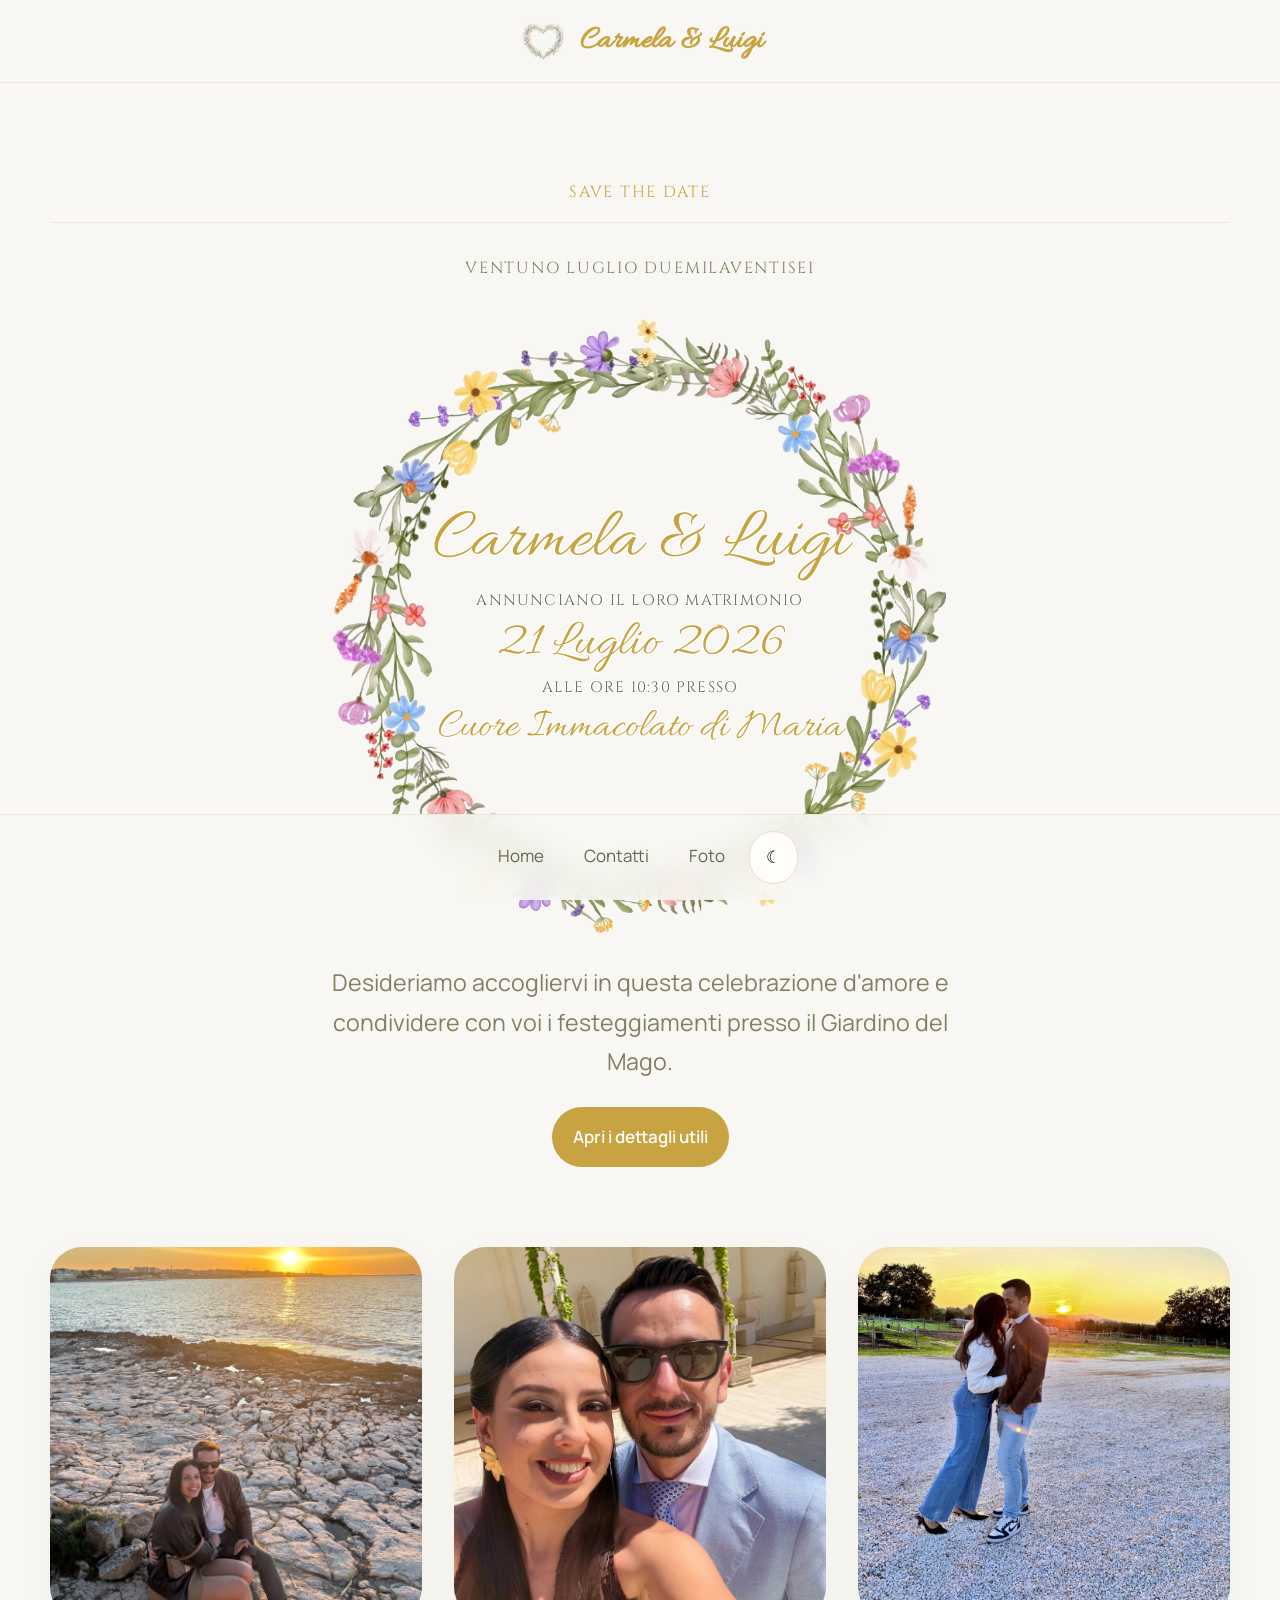
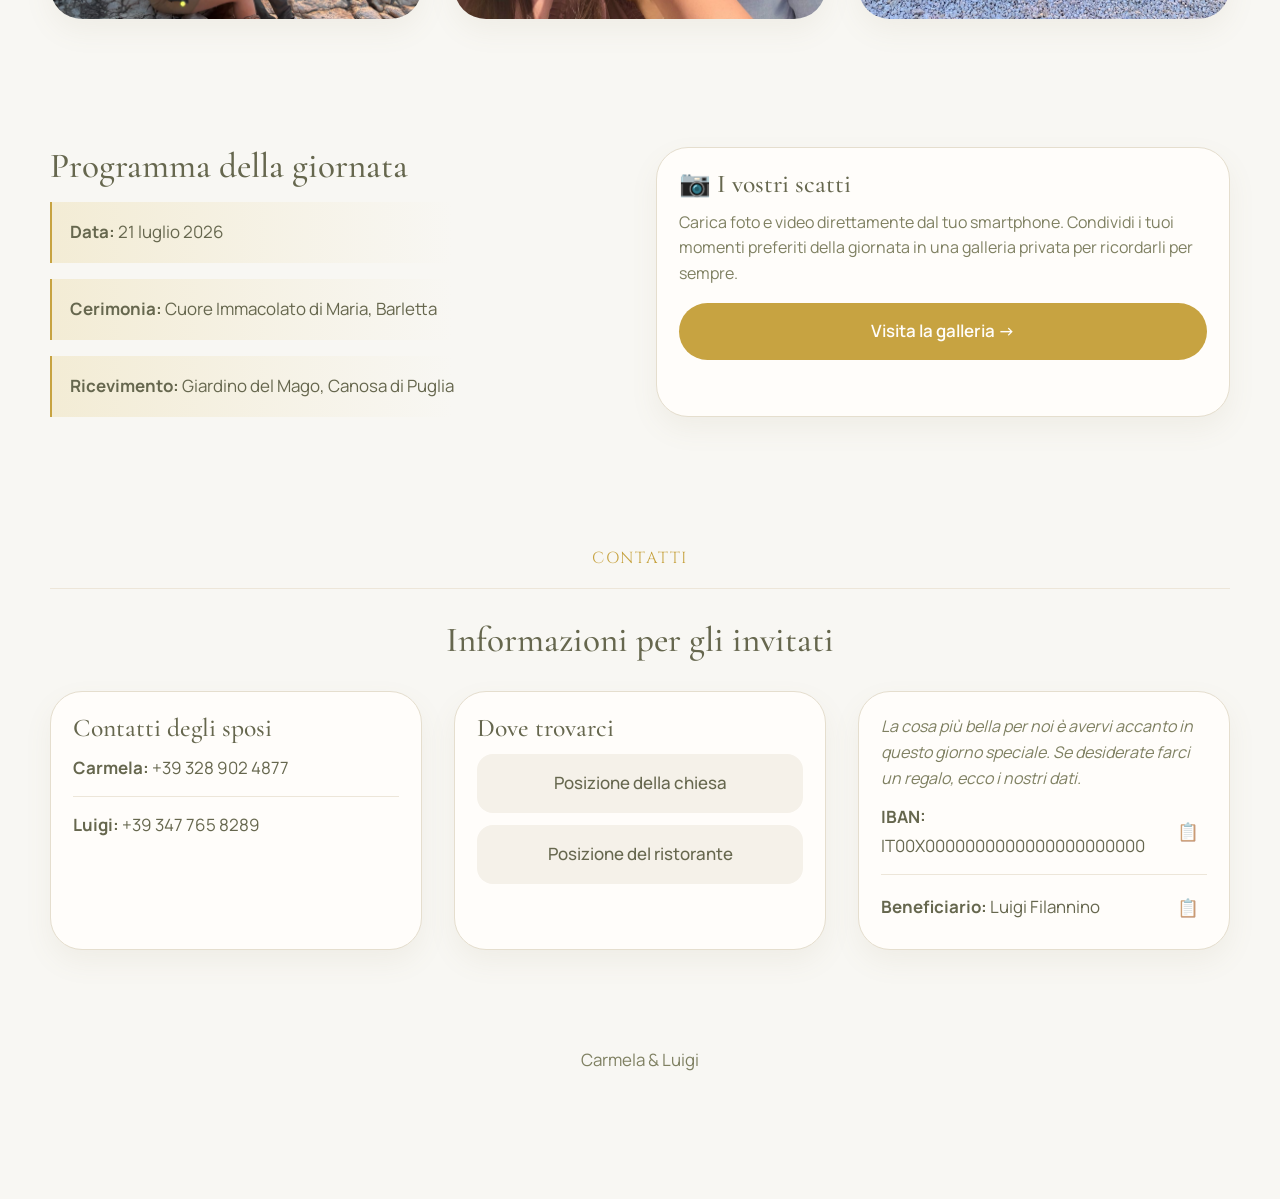
==== index.html @ 1e725c0d "feat: aggiungi toast per conferma copia IBAN e beneficiario" ====
<!DOCTYPE html>
<html lang="it" data-theme="light">
<head>
  <meta charset="UTF-8" />
  <meta name="viewport" content="width=device-width, initial-scale=1.0" />
  <title>Carmela &amp; Luigi — 21 luglio 2026</title>
  <meta name="description" content="Sito matrimonio floreale di Carmela e Luigi." />
  <link rel="preconnect" href="https://fonts.googleapis.com">
  <link rel="preconnect" href="https://fonts.gstatic.com" crossorigin>
  <link href="https://fonts.googleapis.com/css2?family=Allura&family=Cormorant+Garamond:wght@400;500;600;700&family=Cinzel:wght@400;500;600&family=Manrope:wght@400;500;600;700&display=swap" rel="stylesheet">
  <style>
    :root,[data-theme="light"]{
      --text-xs:clamp(.75rem,.7rem + .25vw,.875rem);
      --text-sm:clamp(.875rem,.8rem + .35vw,1rem);
      --text-base:clamp(1rem,.95rem + .25vw,1.06rem);
      --text-lg:clamp(1.125rem,1rem + .75vw,1.45rem);
      --text-xl:clamp(1.55rem,1.2rem + 1.25vw,2.3rem);
      --text-2xl:clamp(2.2rem,1.2rem + 2.8vw,4rem);
      --space-1:.25rem;--space-2:.5rem;--space-3:.75rem;--space-4:1rem;--space-5:1.25rem;--space-6:1.5rem;--space-8:2rem;--space-10:2.5rem;--space-12:3rem;--space-16:4rem;--space-20:5rem;
      --color-bg:#f8f7f3;--color-surface:#fffdfa;--color-surface-2:#f5f1e9;--color-border:#e5dece;--color-divider:#ede6d9;
      --color-text:#66674e;--color-text-muted:#7f8062;--color-text-faint:#a3a38c;--color-text-inverse:#fffdfa;
      --color-primary:#c7a341;--color-primary-hover:#ae8c32;--color-primary-soft:#f3ecd5;--color-accent:#87916a;
      --shadow-sm:0 12px 28px rgba(143,132,92,.08);--shadow-lg:0 24px 60px rgba(143,132,92,.14);
      --radius-sm:.5rem;--radius-md:1rem;--radius-lg:1.5rem;--radius-xl:2rem;--radius-full:9999px;
      --font-script:'Allura', cursive;--font-display:'Cormorant Garamond', serif;--font-smallcaps:'Cinzel', serif;--font-body:'Manrope', sans-serif;
      --content:1180px;
      --header-h:82px;
      --text-outline: -1px -1px 0 #fff, 1px -1px 0 #fff, -1px 1px 0 #fff, 1px 1px 0 #fff;
    }
    [data-theme="dark"]{
      --color-bg:#1f211b;--color-surface:#282b23;--color-surface-2:#30342b;--color-border:#424639;--color-divider:#3b3f35;
      --color-text:#ece8d9;--color-text-muted:#d4cfbc;--color-text-faint:#a7a28f;--color-text-inverse:#1f211b;
      --color-primary:#e0c36d;--color-primary-hover:#f0d58b;--color-primary-soft:#393729;--color-accent:#aab38e;
      --shadow-sm:0 12px 28px rgba(0,0,0,.24);--shadow-lg:0 24px 60px rgba(0,0,0,.36);
      --text-outline: -1px -1px 0 #000, 1px -1px 0 #000, -1px 1px 0 #000, 1px 1px 0 #000;
    }
    *,*::before,*::after{box-sizing:border-box;margin:0;padding:0}
    html{scroll-behavior:smooth}
    body{font-family:var(--font-body);font-size:var(--text-base);line-height:1.7;background:var(--color-bg);color:var(--color-text)}
    img,svg{display:block;max-width:100%;height:auto}
    a{color:inherit;text-decoration:none}
    button,input{font:inherit}
    :focus-visible{outline:2px solid var(--color-primary);outline-offset:3px}
    .skip-link{position:absolute;left:-9999px}.skip-link:focus{left:1rem;top:1rem;background:var(--color-surface);padding:.75rem 1rem;border-radius:var(--radius-sm);z-index:1000}
    .container{width:min(calc(100% - 2rem),var(--content));margin-inline:auto}
    .site-header{position:sticky;top:0;z-index:100;background:color-mix(in srgb, var(--color-bg) 88%, transparent);backdrop-filter:blur(10px);border-bottom:1px solid var(--color-divider)}
    .header-inner{display:flex;justify-content:center;align-items:center;gap:var(--space-4);padding:var(--space-4) 0}
    .brand{display:flex;align-items:center;gap:var(--space-3)}
    .logo{width:50px;height:50px;color:var(--color-primary)}
    .wreath-heart{width:auto;height:50px;object-fit:contain;flex-shrink:0}
    .brand-text strong{display:block;font-family:var(--font-script);font-size:2rem;line-height:1;color:var(--color-primary)}
    .brand-text span{font-family:var(--font-smallcaps);font-size:var(--text-xs);letter-spacing:.14em;text-transform:uppercase;color:var(--color-text-muted)}
    nav ul{display:flex;flex-wrap:wrap;gap:.5rem;list-style:none}
    nav a,.theme-toggle{min-height:44px;display:inline-flex;align-items:center;justify-content:center;padding:.7rem 1rem;border-radius:var(--radius-full)}
    nav a:hover,.theme-toggle:hover{background:var(--color-surface-2)}
    .theme-toggle{border:1px solid var(--color-border);background:var(--color-surface)}
    main section{display:block;scroll-margin-top:var(--header-h)}
    .hero{padding:clamp(3rem,8vw,6rem) 0 1rem}
    .hero-inner{max-width:1180px;margin:0 auto;text-align:center}
    .eyebrow,.smallcaps{font-family:var(--font-smallcaps);letter-spacing:.11em;text-transform:uppercase}
    .eyebrow{display:block;color:var(--color-primary);font-size:var(--text-sm);margin-bottom:2rem;text-align:center;padding-bottom:1rem;border-bottom:1px solid var(--color-divider)}
    .smallcaps{color:var(--color-text-muted);font-size:var(--text-sm)}
    h1,h2,h3{font-family:var(--font-display);line-height:1.08;font-weight:500}
    h1{font-family:var(--font-script);font-size:clamp(4rem,8vw,7rem);color:var(--color-primary);font-weight:400;margin:.5rem 0 1rem}
    h2{font-size:var(--text-xl);margin-bottom:1rem;color:var(--color-text)}
    h3{font-size:1.6rem;margin-bottom:.75rem;color:var(--color-text)}
    .lead{font-size:var(--text-lg);max-width:48ch;margin:0 auto;color:var(--color-text-muted)}
    .hero-actions,.quick-links,.slide-controls{display:flex;flex-wrap:wrap;gap:1rem;justify-content:center}
    .hero-actions{margin-top:1.6rem}
    .btn{min-height:48px;display:inline-flex;align-items:center;justify-content:center;padding:.9rem 1.25rem;border-radius:var(--radius-full);border:1px solid transparent;font-weight:600}
    .btn-primary{background:var(--color-primary);color:var(--color-text-inverse)}
    .btn-primary:hover{background:var(--color-primary-hover)}
    .btn-secondary{background:var(--color-surface);border-color:var(--color-border)}

    /* ── wreath: grid stack ─────────────────────────────────────────
       Entrambi i figli occupano la stessa cella 1/1.
       Il testo detta l'altezza; l'immagine si allunga di conseguenza.
    ─────────────────────────────────────────────────────────────── */
    .wreath-wrap{
      display:grid;
      place-items:center;
      width:clamp(280px,90vw,620px);
      margin:1.8rem auto 1.5rem;
    }
    .wreath-wrap > *{
      grid-area:1/1;
    }
    .wreath{
      width:100%;
      height:100%;
      object-fit:fill; /* si allunga per coprire tutta la cella */
    }
    .wreath-center{
      /* padding verticale = margine interno dalla corona */
      padding:16% 14%;
      display:flex;flex-direction:column;align-items:center;justify-content:center;
      text-align:center;
      width:100%;
      z-index:1;
    }
    .wreath-center h1{
      font-family:var(--font-script);
      font-size:clamp(1.8rem,8vw,4.5rem);
      color:var(--color-primary);font-weight:400;
      margin:.2rem 0 .4rem;
      line-height:1.1;
      text-shadow:var(--text-outline);
    }
    .wreath-center .sub{
      font-family:var(--font-smallcaps);letter-spacing:.08em;text-transform:uppercase;
      color:var(--color-text);
      font-size:clamp(.65rem,2vw,.95rem);
      text-shadow:var(--text-outline);
    }
    .wreath-center .date-script{
      font-family:var(--font-script);
      font-size:clamp(1.3rem,6vw,3.2rem);
      color:var(--color-primary);line-height:1.05;
      margin:.3rem 0 .2rem;
      text-shadow:var(--text-outline);
    }
    .wreath-center .place-script{
      font-family:var(--font-script);
      font-size:clamp(1.1rem,5vw,2.6rem);
      color:var(--color-primary);line-height:1.1;
      margin-top:.3rem;
      text-shadow:var(--text-outline);
    }
    .section-block{padding:clamp(2rem,5vw,4rem) 0}
    .cards-grid,.details-grid,.contacts-grid{display:grid;gap:var(--space-8)}
    .cards-grid{grid-template-columns:repeat(3,minmax(0,1fr))}
    .details-grid{grid-template-columns:1fr 1fr}
    .contacts-grid{grid-template-columns:repeat(3,1fr)}
    .card,.panel{background:var(--color-surface);border:1px solid var(--color-border);border-radius:var(--radius-xl);box-shadow:var(--shadow-sm)}
    .card,.panel{padding:1.4rem}
    .meta{color:var(--color-text-muted)}
    .timeline{display:grid;gap:1rem;margin-top:1.1rem}
    .timeline .item{padding:1rem 1.1rem;background:linear-gradient(90deg,var(--color-primary-soft),transparent 70%);border-left:2px solid var(--color-primary);border-radius:0 var(--radius-lg) var(--radius-lg) 0}
    .list-clean{list-style:none;display:grid;gap:.85rem}
    .list-clean li{padding-bottom:.85rem;border-bottom:1px solid var(--color-divider)}
    .list-clean li:last-child{border-bottom:none;padding-bottom:0}
    .list-clean li.no-divider{border-bottom:none}
    .map-links a{display:block;padding:.95rem 1rem;background:var(--color-surface-2);border-radius:var(--radius-md);margin-top:.75rem}
    .map-links a:hover{background:var(--color-primary-soft)}
    form{display:grid;gap:1rem}
    label{display:grid;gap:.45rem;font-weight:600}
    input{min-height:48px;padding:.9rem 1rem;border-radius:var(--radius-md);border:1px solid var(--color-border);background:var(--color-bg)}
    .helper{font-size:var(--text-sm);color:var(--color-text-muted)}
    .notice{padding:1rem 1.1rem;border-radius:var(--radius-md);background:var(--color-surface-2);color:var(--color-text-muted)}
    .pill{display:inline-flex;align-items:center;padding:.55rem .9rem;border-radius:var(--radius-full);background:var(--color-primary-soft);color:var(--color-primary);font-size:var(--text-sm);margin:.25rem}
    .site-nav{position:fixed;bottom:0;left:0;right:0;background:color-mix(in srgb, var(--color-bg) 88%, transparent);backdrop-filter:blur(10px);border-top:1px solid var(--color-divider);padding:1rem 0;z-index:100}
    .site-nav ul{display:flex;flex-wrap:wrap;gap:.5rem;list-style:none;justify-content:center}
    .site-nav a,.site-nav button{min-height:44px;display:inline-flex;align-items:center;justify-content:center;padding:.7rem 1rem;border-radius:var(--radius-full)}
    .site-nav a:hover,.site-nav button:hover{background:var(--color-surface-2)}
    main{padding-bottom:calc(44px + 2rem)}
    .site-footer{padding:2rem 0 3rem;color:var(--color-text-muted);text-align:center}
    .floral-divider{display:flex;justify-content:center;margin:1.8rem 0}.floral-divider span{font-size:1.4rem;color:var(--color-primary)}
    .copy-btn{border:none;background:none;color:var(--color-primary);cursor:pointer;font-size:1.1rem;padding:.25rem .5rem;transition:transform .15s,opacity .15s;opacity:.7}
    .copy-btn:hover{opacity:1;transform:scale(1.15)}
    .copy-btn.copied{animation:copyPulse .6s ease-out}
    @keyframes copyPulse{0%{transform:scale(1.3);opacity:1}100%{transform:scale(1);opacity:.7}}
    .toast{position:fixed;bottom:2rem;left:50%;transform:translateX(-50%) translateY(150px);background:var(--color-primary);color:var(--color-text-inverse);padding:.9rem 1.5rem;border-radius:var(--radius-full);box-shadow:var(--shadow-lg);opacity:0;pointer-events:none;transition:transform .25s,opacity .25s;z-index:1000;font-weight:500;font-size:var(--text-sm)}
    .toast.show{transform:translateX(-50%) translateY(0);opacity:1}
    @media (max-width:900px){
      .cards-grid,.details-grid,.contacts-grid{grid-template-columns:1fr}
    }
  </style>
</head>
<body>
  <header class="site-header">
    <div class="container header-inner">
      <div class="brand">
        <img class="wreath-heart" src="wreath-heart.png" alt="Cuore floreale matrimonio" />
        <div class="brand-text">
          <strong>Carmela &amp; Luigi</strong>
        </div>
      </div>
    </div>
  </header>

  <main id="contenuto">
    <section id="home" class="active" aria-labelledby="titolo-home">
      <div class="container hero">
        <div class="hero-inner">
          <span class="eyebrow">Save the date</span>
          <p class="smallcaps">Ventuno luglio duemilaventisei</p>
          <div class="wreath-wrap">
            <img class="wreath" src="wreath.png" alt="Corona floreale matrimonio" />
            <div class="wreath-center">
              <h1 id="titolo-home">Carmela &amp; Luigi</h1>
              <p class="sub">Annunciano il loro matrimonio</p>
              <p class="date-script">21 Luglio 2026</p>
              <p class="sub">Alle ore 10:30 presso</p>
              <p class="place-script">Cuore Immacolato di Maria</p>
            </div>
          </div>
          <p class="lead">Desideriamo accogliervi in questa celebrazione d'amore e condividere con voi i festeggiamenti presso il Giardino del Mago.</p>
          <div class="hero-actions">
            <a class="btn btn-primary" href="#contatti">Apri i dettagli utili</a>
          </div>
        </div>
      </div>

      <div class="section-block">
        <div class="container cards-grid">
          <img src="foto1.jpeg" alt="Foto matrimonio 1" style="width: 100%; height: auto; border-radius: var(--radius-xl); box-shadow: var(--shadow-sm);" />
          <img src="foto2.jpeg" alt="Foto matrimonio 2" style="width: 100%; height: auto; border-radius: var(--radius-xl); box-shadow: var(--shadow-sm);" />
          <img src="foto3.jpg" alt="Foto matrimonio 3" style="width: 100%; height: auto; border-radius: var(--radius-xl); box-shadow: var(--shadow-sm);" />
        </div>
      </div>

      <div class="section-block">
        <div class="container details-grid">
          <div>
            <h2>Programma della giornata</h2>
            <div class="timeline">
              <div class="item"><strong>Data:</strong> 21 luglio 2026</div>
              <div class="item"><strong>Cerimonia:</strong> Cuore Immacolato di Maria, Barletta</div>
              <div class="item"><strong>Ricevimento:</strong> Giardino del Mago, Canosa di Puglia</div>
            </div>
          </div>
          <div class="panel">
              <h3>📷 I vostri scatti</h3>
              <p style="font-size:var(--text-sm);color:var(--color-text-muted);margin-bottom:1rem;line-height:1.6">Carica foto e video direttamente dal tuo smartphone. Condividi i tuoi momenti preferiti della giornata in una galleria privata per ricordarli per sempre.</p>
              <a href="foto.html" style="display:block;text-align:center;min-height:48px;padding:.9rem;background:var(--color-primary);color:var(--color-text-inverse);border-radius:var(--radius-full);font-weight:600;text-decoration:none;transition:background .2s" onmouseover="this.style.background='var(--color-primary-hover)'" onmouseout="this.style.background='var(--color-primary)'">Visita la galleria →</a>
          </div>
        </div>
      </div>
    </section>

    <section id="contatti" aria-labelledby="titolo-contatti">
      <div class="container section-block">
        <span class="eyebrow">Contatti</span>
        <h2 id="titolo-contatti" style="text-align:center;margin-bottom:2rem">Informazioni per gli invitati</h2>
        <div class="contacts-grid">
          <div class="panel">
            <h3>Contatti degli sposi</h3>
            <ul class="list-clean">
              <li><strong>Carmela:</strong> +39 328 902 4877</li>
              <li><strong>Luigi:</strong> +39 347 765 8289</li>
            </ul>
          </div>
          <div class="panel">
            <h3>Dove trovarci</h3>
            <a target="_blank" rel="noopener noreferrer" href="https://www.google.com/maps/search/?api=1&query=Cuore+Immacolato+di+Maria+Barletta" style="display:block;padding:.95rem 1rem;background:var(--color-surface-2);border-radius:var(--radius-md);margin-top:.75rem;transition:background .2s;text-align:center;font-weight:500">Posizione della chiesa</a>
            <a target="_blank" rel="noopener noreferrer" href="https://www.google.com/maps/search/?api=1&query=Giardino+del+Mago+Canosa+di+Puglia" style="display:block;padding:.95rem 1rem;background:var(--color-surface-2);border-radius:var(--radius-md);margin-top:.75rem;transition:background .2s;text-align:center;font-weight:500">Posizione del ristorante</a>
          </div>
          <div class="panel">
            <p style="font-size:var(--text-sm);color:var(--color-text-muted);margin-bottom:.75rem;line-height:1.6"><em>La cosa più bella per noi è avervi accanto in questo giorno speciale. Se desiderate farci un regalo, ecco i nostri dati.</em></p>
            <ul class="list-clean">
              <li style="display:flex;justify-content:space-between;align-items:center"><span><strong>IBAN:</strong> IT00X0000000000000000000000</span><button class="copy-btn" onclick="copyToClipboard('IT00X0000000000000000000000', 'IBAN', this)" title="Copia IBAN" aria-label="Copia IBAN">📋</button></li>
              <li style="display:flex;justify-content:space-between;align-items:center"><span><strong>Beneficiario:</strong> Luigi Filannino</span><button class="copy-btn" onclick="copyToClipboard('Luigi Filannino', 'Beneficiario', this)" title="Copia nome" aria-label="Copia beneficiario">📋</button></li>
            </ul>
          </div>
        </div>
      </div>
    </section>

  <nav class="site-nav" aria-label="Navigazione principale">
    <ul>
      <li><a href="#home">Home</a></li>
      <li><a href="#contatti">Contatti</a></li>
      <li><a href="foto.html">Foto</a></li>
      <li><button class="theme-toggle" data-theme-toggle aria-label="Cambia tema">☾</button></li>
    </ul>
  </nav>

  <footer class="site-footer">
    <div class="container">
      <p>Carmela &amp; Luigi</p>
    </div>
  </footer>

  <div id="toast" class="toast"></div>

  <script>
    const themeToggle = document.querySelector('[data-theme-toggle]');
    let theme = window.matchMedia('(prefers-color-scheme: dark)').matches ? 'dark' : 'light';
    document.documentElement.setAttribute('data-theme', theme);
    function updateThemeIcon(){ themeToggle.textContent = theme === 'dark' ? '☀' : '☾'; }
    updateThemeIcon();
    themeToggle.addEventListener('click', ()=>{ theme = theme === 'dark' ? 'light' : 'dark'; document.documentElement.setAttribute('data-theme', theme); updateThemeIcon(); });

    function showToast(message) {
      const toast = document.getElementById('toast');
      toast.textContent = message;
      toast.classList.add('show');
      setTimeout(() => toast.classList.remove('show'), 2000);
    }

    function copyToClipboard(text, label, btn) {
      navigator.clipboard.writeText(text).then(() => {
        btn.classList.add('copied');
        showToast(label + ' copiato');
        setTimeout(() => btn.classList.remove('copied'), 600);
      }).catch(() => alert('Errore nella copia'));
    }
  </script>
</body>
</html>
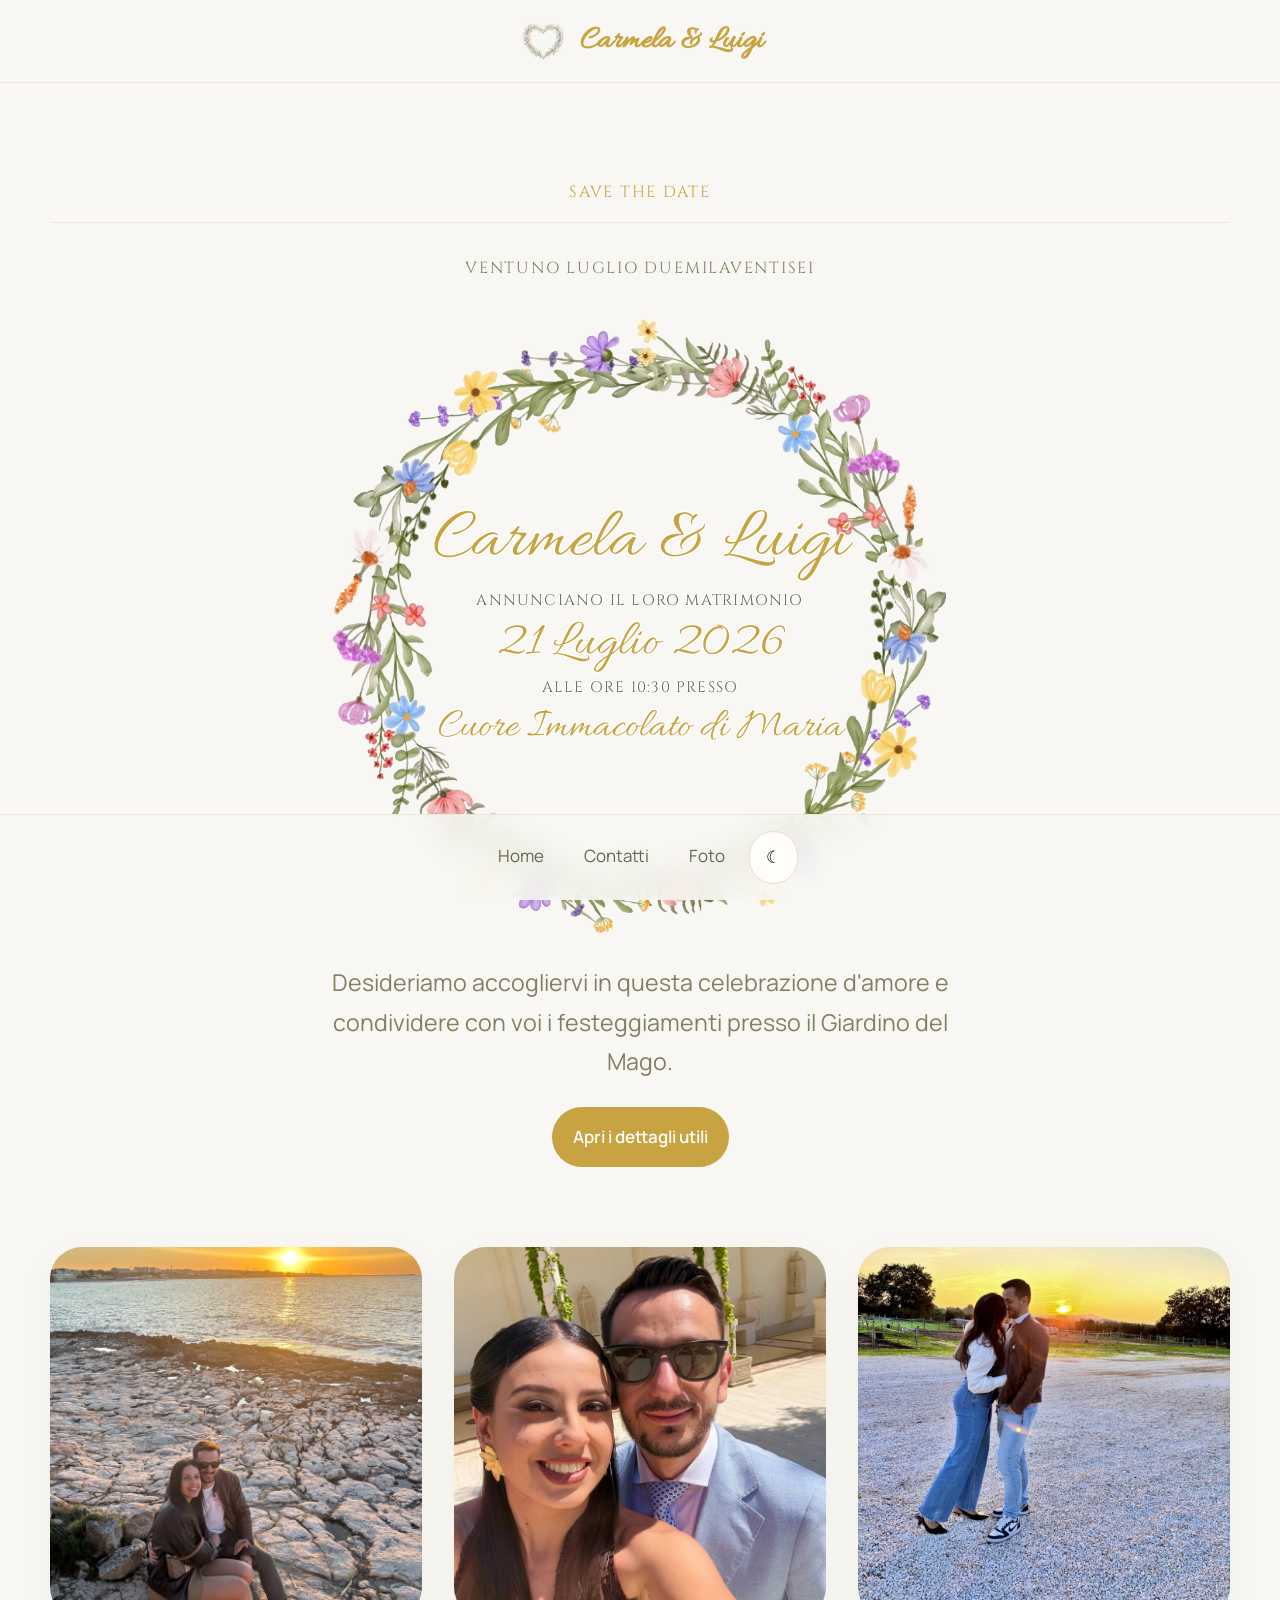
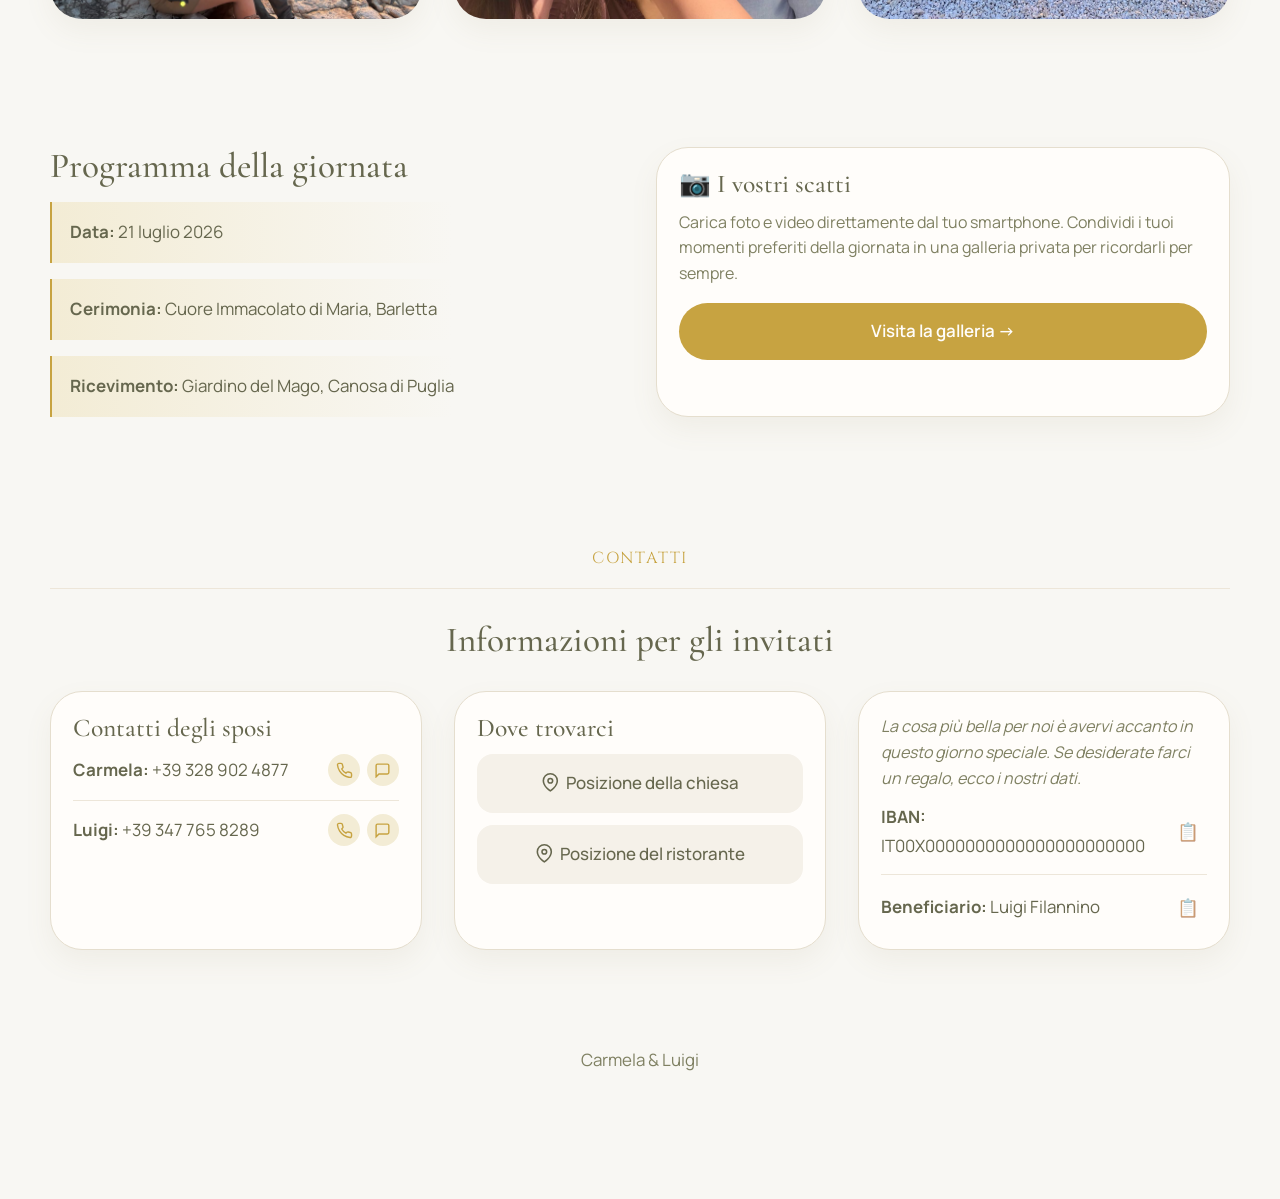
==== commit 4c149b19: "feat: aggiorna contatti con link per chiamata e WhatsApp, aggiungi icone per la posizione" ====
--- a/index.html
+++ b/index.html
@@ -236,14 +236,14 @@
           <div class="panel">
             <h3>Contatti degli sposi</h3>
             <ul class="list-clean">
-              <li><strong>Carmela:</strong> +39 328 902 4877</li>
-              <li><strong>Luigi:</strong> +39 347 765 8289</li>
+              <li style="display:flex;justify-content:space-between;align-items:center"><span><strong>Carmela:</strong> +39 328 902 4877</span><div style="display:flex;gap:.4rem"><a href="tel:+393289024877" title="Chiama Carmela" style="display:inline-flex;align-items:center;justify-content:center;width:32px;height:32px;border-radius:var(--radius-full);background:var(--color-primary-soft);color:var(--color-primary);transition:background .2s" onmouseover="this.style.background='var(--color-primary)';this.style.color='var(--color-text-inverse)'" onmouseout="this.style.background='var(--color-primary-soft)';this.style.color='var(--color-primary)'"><svg viewBox="0 0 24 24" fill="none" stroke="currentColor" stroke-width="2" style="width:1em;height:1em"><path d="M22 16.92v3a2 2 0 0 1-2.18 2 19.79 19.79 0 0 1-8.63-3.07 19.5 19.5 0 0 1-6-6 19.79 19.79 0 0 1-3.07-8.67A2 2 0 0 1 4.11 2h3a2 2 0 0 1 2 1.72 12.84 12.84 0 0 0 .7 2.81 2 2 0 0 1-.45 2.11L8.09 9.91a16 16 0 0 0 6 6l1.27-1.27a2 2 0 0 1 2.11-.45 12.84 12.84 0 0 0 2.81.7A2 2 0 0 1 22 16.92z"/></svg></a><a href="https://wa.me/393289024877" target="_blank" rel="noopener noreferrer" title="WhatsApp Carmela" style="display:inline-flex;align-items:center;justify-content:center;width:32px;height:32px;border-radius:var(--radius-full);background:var(--color-primary-soft);color:var(--color-primary);transition:background .2s" onmouseover="this.style.background='var(--color-primary)';this.style.color='var(--color-text-inverse)'" onmouseout="this.style.background='var(--color-primary-soft)';this.style.color='var(--color-primary)'"><svg viewBox="0 0 24 24" fill="none" stroke="currentColor" stroke-width="2" style="width:1em;height:1em"><path d="M21 15a2 2 0 0 1-2 2H7l-4 4V5a2 2 0 0 1 2-2h14a2 2 0 0 1 2 2z"/></svg></a></div></li>
+              <li style="display:flex;justify-content:space-between;align-items:center"><span><strong>Luigi:</strong> +39 347 765 8289</span><div style="display:flex;gap:.4rem"><a href="tel:+393477658289" title="Chiama Luigi" style="display:inline-flex;align-items:center;justify-content:center;width:32px;height:32px;border-radius:var(--radius-full);background:var(--color-primary-soft);color:var(--color-primary);transition:background .2s" onmouseover="this.style.background='var(--color-primary)';this.style.color='var(--color-text-inverse)'" onmouseout="this.style.background='var(--color-primary-soft)';this.style.color='var(--color-primary)'"><svg viewBox="0 0 24 24" fill="none" stroke="currentColor" stroke-width="2" style="width:1em;height:1em"><path d="M22 16.92v3a2 2 0 0 1-2.18 2 19.79 19.79 0 0 1-8.63-3.07 19.5 19.5 0 0 1-6-6 19.79 19.79 0 0 1-3.07-8.67A2 2 0 0 1 4.11 2h3a2 2 0 0 1 2 1.72 12.84 12.84 0 0 0 .7 2.81 2 2 0 0 1-.45 2.11L8.09 9.91a16 16 0 0 0 6 6l1.27-1.27a2 2 0 0 1 2.11-.45 12.84 12.84 0 0 0 2.81.7A2 2 0 0 1 22 16.92z"/></svg></a><a href="https://wa.me/393477658289" target="_blank" rel="noopener noreferrer" title="WhatsApp Luigi" style="display:inline-flex;align-items:center;justify-content:center;width:32px;height:32px;border-radius:var(--radius-full);background:var(--color-primary-soft);color:var(--color-primary);transition:background .2s" onmouseover="this.style.background='var(--color-primary)';this.style.color='var(--color-text-inverse)'" onmouseout="this.style.background='var(--color-primary-soft)';this.style.color='var(--color-primary)'"><svg viewBox="0 0 24 24" fill="none" stroke="currentColor" stroke-width="2" style="width:1em;height:1em"><path d="M21 15a2 2 0 0 1-2 2H7l-4 4V5a2 2 0 0 1 2-2h14a2 2 0 0 1 2 2z"/></svg></a></div></li>
             </ul>
           </div>
           <div class="panel">
             <h3>Dove trovarci</h3>
-            <a target="_blank" rel="noopener noreferrer" href="https://www.google.com/maps/search/?api=1&query=Cuore+Immacolato+di+Maria+Barletta" style="display:block;padding:.95rem 1rem;background:var(--color-surface-2);border-radius:var(--radius-md);margin-top:.75rem;transition:background .2s;text-align:center;font-weight:500">Posizione della chiesa</a>
-            <a target="_blank" rel="noopener noreferrer" href="https://www.google.com/maps/search/?api=1&query=Giardino+del+Mago+Canosa+di+Puglia" style="display:block;padding:.95rem 1rem;background:var(--color-surface-2);border-radius:var(--radius-md);margin-top:.75rem;transition:background .2s;text-align:center;font-weight:500">Posizione del ristorante</a>
+            <a target="_blank" rel="noopener noreferrer" href="https://www.google.com/maps/search/?api=1&query=Cuore+Immacolato+di+Maria+Barletta" style="display:block;padding:.95rem 1rem;background:var(--color-surface-2);border-radius:var(--radius-md);margin-top:.75rem;transition:background .2s;text-align:center;font-weight:500"><svg style="display:inline;width:1.1em;height:1.1em;margin-right:.4em;vertical-align:-.15em" viewBox="0 0 24 24" fill="none" stroke="currentColor" stroke-width="2" stroke-linecap="round" stroke-linejoin="round"><path d="M21 10c0 7-9 13-9 13s-9-6-9-13a9 9 0 0 1 18 0z"/><circle cx="12" cy="10" r="3"/></svg>Posizione della chiesa</a>
+            <a target="_blank" rel="noopener noreferrer" href="https://www.google.com/maps/search/?api=1&query=Giardino+del+Mago+Canosa+di+Puglia" style="display:block;padding:.95rem 1rem;background:var(--color-surface-2);border-radius:var(--radius-md);margin-top:.75rem;transition:background .2s;text-align:center;font-weight:500"><svg style="display:inline;width:1.1em;height:1.1em;margin-right:.4em;vertical-align:-.15em" viewBox="0 0 24 24" fill="none" stroke="currentColor" stroke-width="2" stroke-linecap="round" stroke-linejoin="round"><path d="M21 10c0 7-9 13-9 13s-9-6-9-13a9 9 0 0 1 18 0z"/><circle cx="12" cy="10" r="3"/></svg>Posizione del ristorante</a>
           </div>
           <div class="panel">
             <p style="font-size:var(--text-sm);color:var(--color-text-muted);margin-bottom:.75rem;line-height:1.6"><em>La cosa più bella per noi è avervi accanto in questo giorno speciale. Se desiderate farci un regalo, ecco i nostri dati.</em></p>
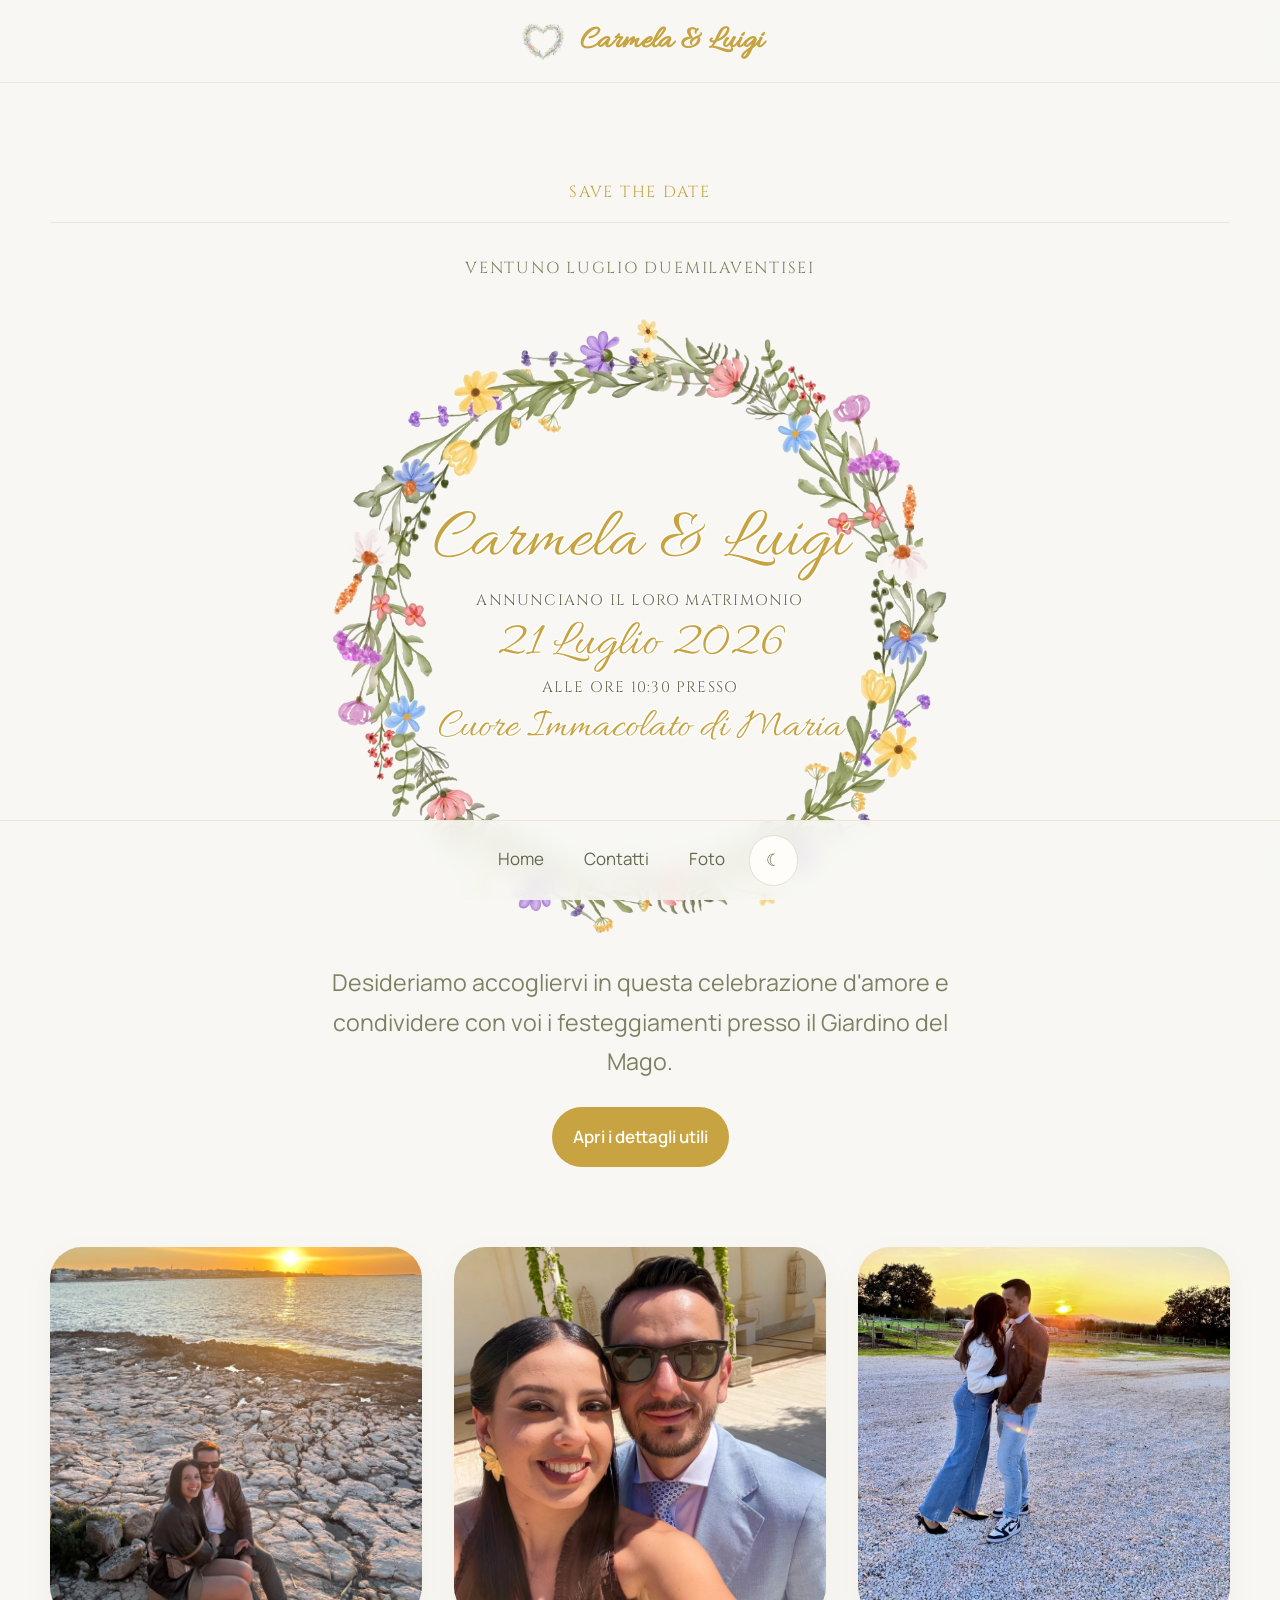
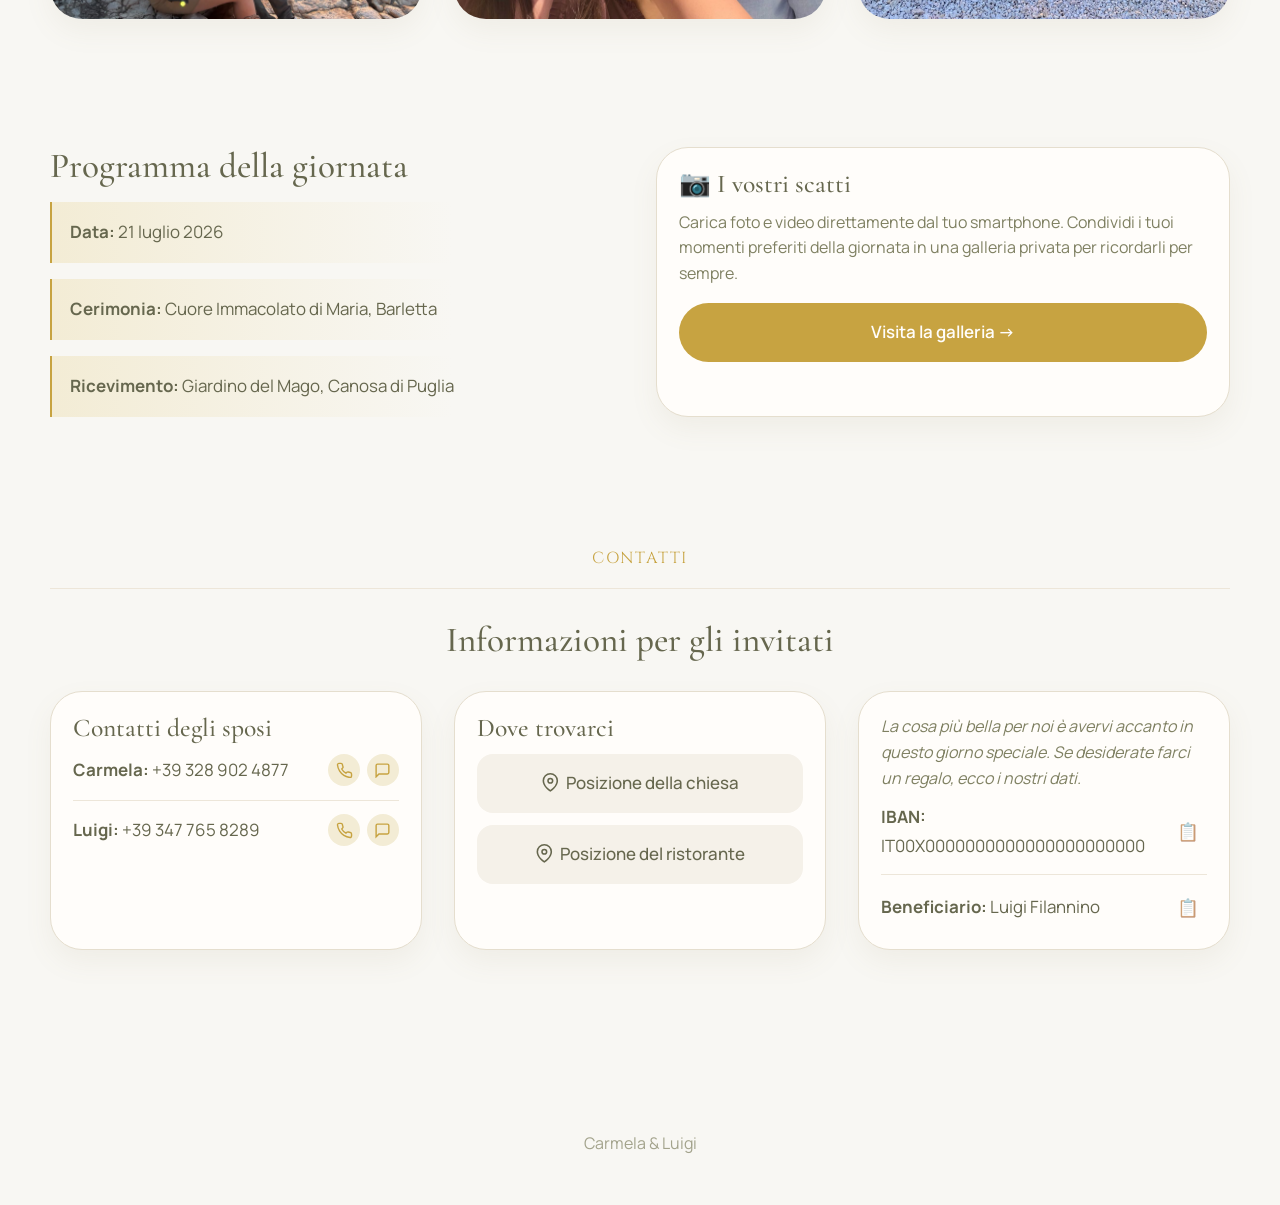
==== commit 16896ab4: "refactor: estrai CSS e tema in file condivisi, fix persistenza tema tra pagine" ====
--- a/index.html
+++ b/index.html
@@ -1,169 +1,53 @@
 <!DOCTYPE html>
-<html lang="it" data-theme="light">
+<html lang="it">
 <head>
   <meta charset="UTF-8" />
+  <script>document.documentElement.setAttribute('data-theme',localStorage.getItem('theme')||(window.matchMedia('(prefers-color-scheme:dark)').matches?'dark':'light'));</script>
   <meta name="viewport" content="width=device-width, initial-scale=1.0" />
   <title>Carmela &amp; Luigi — 21 luglio 2026</title>
-  <meta name="description" content="Sito matrimonio floreale di Carmela e Luigi." />
+  <meta name="description" content="Informazioni sul matrimonio di Carmela &amp; Luigi" />
+  <meta property="og:type" content="website" />
+  <meta property="og:url" content="https://carmelaeluigi.web.app/" />
+  <meta property="og:title" content="Carmela &amp; Luigi — 21 luglio 2026" />
+  <meta property="og:description" content="Informazioni sul matrimonio di Carmela &amp; Luigi" />
+  <meta property="og:image" content="https://carmelaeluigi.web.app/foto1.jpeg" />
   <link rel="preconnect" href="https://fonts.googleapis.com">
   <link rel="preconnect" href="https://fonts.gstatic.com" crossorigin>
   <link href="https://fonts.googleapis.com/css2?family=Allura&family=Cormorant+Garamond:wght@400;500;600;700&family=Cinzel:wght@400;500;600&family=Manrope:wght@400;500;600;700&display=swap" rel="stylesheet">
+  <link rel="stylesheet" href="css/style.css">
   <style>
-    :root,[data-theme="light"]{
-      --text-xs:clamp(.75rem,.7rem + .25vw,.875rem);
-      --text-sm:clamp(.875rem,.8rem + .35vw,1rem);
-      --text-base:clamp(1rem,.95rem + .25vw,1.06rem);
-      --text-lg:clamp(1.125rem,1rem + .75vw,1.45rem);
-      --text-xl:clamp(1.55rem,1.2rem + 1.25vw,2.3rem);
-      --text-2xl:clamp(2.2rem,1.2rem + 2.8vw,4rem);
-      --space-1:.25rem;--space-2:.5rem;--space-3:.75rem;--space-4:1rem;--space-5:1.25rem;--space-6:1.5rem;--space-8:2rem;--space-10:2.5rem;--space-12:3rem;--space-16:4rem;--space-20:5rem;
-      --color-bg:#f8f7f3;--color-surface:#fffdfa;--color-surface-2:#f5f1e9;--color-border:#e5dece;--color-divider:#ede6d9;
-      --color-text:#66674e;--color-text-muted:#7f8062;--color-text-faint:#a3a38c;--color-text-inverse:#fffdfa;
-      --color-primary:#c7a341;--color-primary-hover:#ae8c32;--color-primary-soft:#f3ecd5;--color-accent:#87916a;
-      --shadow-sm:0 12px 28px rgba(143,132,92,.08);--shadow-lg:0 24px 60px rgba(143,132,92,.14);
-      --radius-sm:.5rem;--radius-md:1rem;--radius-lg:1.5rem;--radius-xl:2rem;--radius-full:9999px;
-      --font-script:'Allura', cursive;--font-display:'Cormorant Garamond', serif;--font-smallcaps:'Cinzel', serif;--font-body:'Manrope', sans-serif;
-      --content:1180px;
-      --header-h:82px;
-      --text-outline: -1px -1px 0 #fff, 1px -1px 0 #fff, -1px 1px 0 #fff, 1px 1px 0 #fff;
-    }
-    [data-theme="dark"]{
-      --color-bg:#1f211b;--color-surface:#282b23;--color-surface-2:#30342b;--color-border:#424639;--color-divider:#3b3f35;
-      --color-text:#ece8d9;--color-text-muted:#d4cfbc;--color-text-faint:#a7a28f;--color-text-inverse:#1f211b;
-      --color-primary:#e0c36d;--color-primary-hover:#f0d58b;--color-primary-soft:#393729;--color-accent:#aab38e;
-      --shadow-sm:0 12px 28px rgba(0,0,0,.24);--shadow-lg:0 24px 60px rgba(0,0,0,.36);
-      --text-outline: -1px -1px 0 #000, 1px -1px 0 #000, -1px 1px 0 #000, 1px 1px 0 #000;
-    }
-    *,*::before,*::after{box-sizing:border-box;margin:0;padding:0}
-    html{scroll-behavior:smooth}
-    body{font-family:var(--font-body);font-size:var(--text-base);line-height:1.7;background:var(--color-bg);color:var(--color-text)}
-    img,svg{display:block;max-width:100%;height:auto}
-    a{color:inherit;text-decoration:none}
-    button,input{font:inherit}
-    :focus-visible{outline:2px solid var(--color-primary);outline-offset:3px}
-    .skip-link{position:absolute;left:-9999px}.skip-link:focus{left:1rem;top:1rem;background:var(--color-surface);padding:.75rem 1rem;border-radius:var(--radius-sm);z-index:1000}
-    .container{width:min(calc(100% - 2rem),var(--content));margin-inline:auto}
-    .site-header{position:sticky;top:0;z-index:100;background:color-mix(in srgb, var(--color-bg) 88%, transparent);backdrop-filter:blur(10px);border-bottom:1px solid var(--color-divider)}
-    .header-inner{display:flex;justify-content:center;align-items:center;gap:var(--space-4);padding:var(--space-4) 0}
-    .brand{display:flex;align-items:center;gap:var(--space-3)}
-    .logo{width:50px;height:50px;color:var(--color-primary)}
-    .wreath-heart{width:auto;height:50px;object-fit:contain;flex-shrink:0}
-    .brand-text strong{display:block;font-family:var(--font-script);font-size:2rem;line-height:1;color:var(--color-primary)}
-    .brand-text span{font-family:var(--font-smallcaps);font-size:var(--text-xs);letter-spacing:.14em;text-transform:uppercase;color:var(--color-text-muted)}
-    nav ul{display:flex;flex-wrap:wrap;gap:.5rem;list-style:none}
-    nav a,.theme-toggle{min-height:44px;display:inline-flex;align-items:center;justify-content:center;padding:.7rem 1rem;border-radius:var(--radius-full)}
-    nav a:hover,.theme-toggle:hover{background:var(--color-surface-2)}
-    .theme-toggle{border:1px solid var(--color-border);background:var(--color-surface)}
+    .smallcaps{font-family:var(--font-smallcaps);letter-spacing:.11em;text-transform:uppercase;color:var(--color-text-muted);font-size:var(--text-sm)}
+    h1{font-family:var(--font-script);font-size:clamp(4rem,8vw,7rem);color:var(--color-primary);font-weight:400;margin:.5rem 0 1rem}
+    .lead{font-size:var(--text-lg);max-width:48ch;margin:0 auto;color:var(--color-text-muted)}
+    .hero-actions{display:flex;flex-wrap:wrap;gap:1rem;justify-content:center;margin-top:1.6rem}
     main section{display:block;scroll-margin-top:var(--header-h)}
     .hero{padding:clamp(3rem,8vw,6rem) 0 1rem}
     .hero-inner{max-width:1180px;margin:0 auto;text-align:center}
-    .eyebrow,.smallcaps{font-family:var(--font-smallcaps);letter-spacing:.11em;text-transform:uppercase}
-    .eyebrow{display:block;color:var(--color-primary);font-size:var(--text-sm);margin-bottom:2rem;text-align:center;padding-bottom:1rem;border-bottom:1px solid var(--color-divider)}
-    .smallcaps{color:var(--color-text-muted);font-size:var(--text-sm)}
-    h1,h2,h3{font-family:var(--font-display);line-height:1.08;font-weight:500}
-    h1{font-family:var(--font-script);font-size:clamp(4rem,8vw,7rem);color:var(--color-primary);font-weight:400;margin:.5rem 0 1rem}
-    h2{font-size:var(--text-xl);margin-bottom:1rem;color:var(--color-text)}
-    h3{font-size:1.6rem;margin-bottom:.75rem;color:var(--color-text)}
-    .lead{font-size:var(--text-lg);max-width:48ch;margin:0 auto;color:var(--color-text-muted)}
-    .hero-actions,.quick-links,.slide-controls{display:flex;flex-wrap:wrap;gap:1rem;justify-content:center}
-    .hero-actions{margin-top:1.6rem}
-    .btn{min-height:48px;display:inline-flex;align-items:center;justify-content:center;padding:.9rem 1.25rem;border-radius:var(--radius-full);border:1px solid transparent;font-weight:600}
-    .btn-primary{background:var(--color-primary);color:var(--color-text-inverse)}
-    .btn-primary:hover{background:var(--color-primary-hover)}
-    .btn-secondary{background:var(--color-surface);border-color:var(--color-border)}
-
-    /* ── wreath: grid stack ─────────────────────────────────────────
-       Entrambi i figli occupano la stessa cella 1/1.
-       Il testo detta l'altezza; l'immagine si allunga di conseguenza.
-    ─────────────────────────────────────────────────────────────── */
-    .wreath-wrap{
-      display:grid;
-      place-items:center;
-      width:clamp(280px,90vw,620px);
-      margin:1.8rem auto 1.5rem;
-    }
-    .wreath-wrap > *{
-      grid-area:1/1;
-    }
-    .wreath{
-      width:100%;
-      height:100%;
-      object-fit:fill; /* si allunga per coprire tutta la cella */
-    }
-    .wreath-center{
-      /* padding verticale = margine interno dalla corona */
-      padding:16% 14%;
-      display:flex;flex-direction:column;align-items:center;justify-content:center;
-      text-align:center;
-      width:100%;
-      z-index:1;
-    }
-    .wreath-center h1{
-      font-family:var(--font-script);
-      font-size:clamp(1.8rem,8vw,4.5rem);
-      color:var(--color-primary);font-weight:400;
-      margin:.2rem 0 .4rem;
-      line-height:1.1;
-      text-shadow:var(--text-outline);
-    }
-    .wreath-center .sub{
-      font-family:var(--font-smallcaps);letter-spacing:.08em;text-transform:uppercase;
-      color:var(--color-text);
-      font-size:clamp(.65rem,2vw,.95rem);
-      text-shadow:var(--text-outline);
-    }
-    .wreath-center .date-script{
-      font-family:var(--font-script);
-      font-size:clamp(1.3rem,6vw,3.2rem);
-      color:var(--color-primary);line-height:1.05;
-      margin:.3rem 0 .2rem;
-      text-shadow:var(--text-outline);
-    }
-    .wreath-center .place-script{
-      font-family:var(--font-script);
-      font-size:clamp(1.1rem,5vw,2.6rem);
-      color:var(--color-primary);line-height:1.1;
-      margin-top:.3rem;
-      text-shadow:var(--text-outline);
-    }
+    .eyebrow{margin-bottom:2rem}
+    .wreath-wrap{display:grid;place-items:center;width:clamp(280px,90vw,620px);margin:1.8rem auto 1.5rem}
+    .wreath-wrap > *{grid-area:1/1}
+    .wreath{width:100%;height:100%;object-fit:fill}
+    .wreath-center{padding:16% 14%;display:flex;flex-direction:column;align-items:center;justify-content:center;text-align:center;width:100%;z-index:1}
+    .wreath-center h1{font-family:var(--font-script);font-size:clamp(1.8rem,8vw,4.5rem);color:var(--color-primary);font-weight:400;margin:.2rem 0 .4rem;line-height:1.1;text-shadow:var(--text-outline)}
+    .wreath-center .sub{font-family:var(--font-smallcaps);letter-spacing:.08em;text-transform:uppercase;color:var(--color-text);font-size:clamp(.65rem,2vw,.95rem);text-shadow:var(--text-outline)}
+    .wreath-center .date-script{font-family:var(--font-script);font-size:clamp(1.3rem,6vw,3.2rem);color:var(--color-primary);line-height:1.05;margin:.3rem 0 .2rem;text-shadow:var(--text-outline)}
+    .wreath-center .place-script{font-family:var(--font-script);font-size:clamp(1.1rem,5vw,2.6rem);color:var(--color-primary);line-height:1.1;margin-top:.3rem;text-shadow:var(--text-outline)}
     .section-block{padding:clamp(2rem,5vw,4rem) 0}
     .cards-grid,.details-grid,.contacts-grid{display:grid;gap:var(--space-8)}
     .cards-grid{grid-template-columns:repeat(3,minmax(0,1fr))}
     .details-grid{grid-template-columns:1fr 1fr}
     .contacts-grid{grid-template-columns:repeat(3,1fr)}
-    .card,.panel{background:var(--color-surface);border:1px solid var(--color-border);border-radius:var(--radius-xl);box-shadow:var(--shadow-sm)}
-    .card,.panel{padding:1.4rem}
-    .meta{color:var(--color-text-muted)}
+    .panel{background:var(--color-surface);border:1px solid var(--color-border);border-radius:var(--radius-xl);box-shadow:var(--shadow-sm);padding:1.4rem}
     .timeline{display:grid;gap:1rem;margin-top:1.1rem}
     .timeline .item{padding:1rem 1.1rem;background:linear-gradient(90deg,var(--color-primary-soft),transparent 70%);border-left:2px solid var(--color-primary);border-radius:0 var(--radius-lg) var(--radius-lg) 0}
     .list-clean{list-style:none;display:grid;gap:.85rem}
     .list-clean li{padding-bottom:.85rem;border-bottom:1px solid var(--color-divider)}
     .list-clean li:last-child{border-bottom:none;padding-bottom:0}
-    .list-clean li.no-divider{border-bottom:none}
-    .map-links a{display:block;padding:.95rem 1rem;background:var(--color-surface-2);border-radius:var(--radius-md);margin-top:.75rem}
-    .map-links a:hover{background:var(--color-primary-soft)}
-    form{display:grid;gap:1rem}
-    label{display:grid;gap:.45rem;font-weight:600}
-    input{min-height:48px;padding:.9rem 1rem;border-radius:var(--radius-md);border:1px solid var(--color-border);background:var(--color-bg)}
-    .helper{font-size:var(--text-sm);color:var(--color-text-muted)}
-    .notice{padding:1rem 1.1rem;border-radius:var(--radius-md);background:var(--color-surface-2);color:var(--color-text-muted)}
-    .pill{display:inline-flex;align-items:center;padding:.55rem .9rem;border-radius:var(--radius-full);background:var(--color-primary-soft);color:var(--color-primary);font-size:var(--text-sm);margin:.25rem}
-    .site-nav{position:fixed;bottom:0;left:0;right:0;background:color-mix(in srgb, var(--color-bg) 88%, transparent);backdrop-filter:blur(10px);border-top:1px solid var(--color-divider);padding:1rem 0;z-index:100}
-    .site-nav ul{display:flex;flex-wrap:wrap;gap:.5rem;list-style:none;justify-content:center}
-    .site-nav a,.site-nav button{min-height:44px;display:inline-flex;align-items:center;justify-content:center;padding:.7rem 1rem;border-radius:var(--radius-full)}
-    .site-nav a:hover,.site-nav button:hover{background:var(--color-surface-2)}
-    main{padding-bottom:calc(44px + 2rem)}
-    .site-footer{padding:2rem 0 3rem;color:var(--color-text-muted);text-align:center}
-    .floral-divider{display:flex;justify-content:center;margin:1.8rem 0}.floral-divider span{font-size:1.4rem;color:var(--color-primary)}
-    .copy-btn{border:none;background:none;color:var(--color-primary);cursor:pointer;font-size:1.1rem;padding:.25rem .5rem;transition:transform .15s,opacity .15s;opacity:.7}
+    .copy-btn{border:none;background:none;color:var(--color-primary);font-size:1.1rem;padding:.25rem .5rem;transition:transform .15s,opacity .15s;opacity:.7}
     .copy-btn:hover{opacity:1;transform:scale(1.15)}
     .copy-btn.copied{animation:copyPulse .6s ease-out}
     @keyframes copyPulse{0%{transform:scale(1.3);opacity:1}100%{transform:scale(1);opacity:.7}}
-    .toast{position:fixed;bottom:2rem;left:50%;transform:translateX(-50%) translateY(150px);background:var(--color-primary);color:var(--color-text-inverse);padding:.9rem 1.5rem;border-radius:var(--radius-full);box-shadow:var(--shadow-lg);opacity:0;pointer-events:none;transition:transform .25s,opacity .25s;z-index:1000;font-weight:500;font-size:var(--text-sm)}
-    .toast.show{transform:translateX(-50%) translateY(0);opacity:1}
-    @media (max-width:900px){
-      .cards-grid,.details-grid,.contacts-grid{grid-template-columns:1fr}
-    }
+    @media(max-width:900px){.cards-grid,.details-grid,.contacts-grid{grid-template-columns:1fr}}
   </style>
 </head>
 <body>
@@ -203,9 +87,9 @@
 
       <div class="section-block">
         <div class="container cards-grid">
-          <img src="foto1.jpeg" alt="Foto matrimonio 1" style="width: 100%; height: auto; border-radius: var(--radius-xl); box-shadow: var(--shadow-sm);" />
-          <img src="foto2.jpeg" alt="Foto matrimonio 2" style="width: 100%; height: auto; border-radius: var(--radius-xl); box-shadow: var(--shadow-sm);" />
-          <img src="foto3.jpg" alt="Foto matrimonio 3" style="width: 100%; height: auto; border-radius: var(--radius-xl); box-shadow: var(--shadow-sm);" />
+          <img src="foto1.jpeg" alt="Foto matrimonio 1" style="width:100%;height:auto;border-radius:var(--radius-xl);box-shadow:var(--shadow-sm);" />
+          <img src="foto2.jpeg" alt="Foto matrimonio 2" style="width:100%;height:auto;border-radius:var(--radius-xl);box-shadow:var(--shadow-sm);" />
+          <img src="foto3.jpg" alt="Foto matrimonio 3" style="width:100%;height:auto;border-radius:var(--radius-xl);box-shadow:var(--shadow-sm);" />
         </div>
       </div>
 
@@ -220,9 +104,9 @@
             </div>
           </div>
           <div class="panel">
-              <h3>📷 I vostri scatti</h3>
-              <p style="font-size:var(--text-sm);color:var(--color-text-muted);margin-bottom:1rem;line-height:1.6">Carica foto e video direttamente dal tuo smartphone. Condividi i tuoi momenti preferiti della giornata in una galleria privata per ricordarli per sempre.</p>
-              <a href="foto.html" style="display:block;text-align:center;min-height:48px;padding:.9rem;background:var(--color-primary);color:var(--color-text-inverse);border-radius:var(--radius-full);font-weight:600;text-decoration:none;transition:background .2s" onmouseover="this.style.background='var(--color-primary-hover)'" onmouseout="this.style.background='var(--color-primary)'">Visita la galleria →</a>
+            <h3>📷 I vostri scatti</h3>
+            <p style="font-size:var(--text-sm);color:var(--color-text-muted);margin-bottom:1rem;line-height:1.6">Carica foto e video direttamente dal tuo smartphone. Condividi i tuoi momenti preferiti della giornata in una galleria privata per ricordarli per sempre.</p>
+            <a href="foto.html" class="btn btn-primary" style="display:block;text-align:center">Visita la galleria →</a>
           </div>
         </div>
       </div>
@@ -248,13 +132,14 @@
           <div class="panel">
             <p style="font-size:var(--text-sm);color:var(--color-text-muted);margin-bottom:.75rem;line-height:1.6"><em>La cosa più bella per noi è avervi accanto in questo giorno speciale. Se desiderate farci un regalo, ecco i nostri dati.</em></p>
             <ul class="list-clean">
-              <li style="display:flex;justify-content:space-between;align-items:center"><span><strong>IBAN:</strong> IT00X0000000000000000000000</span><button class="copy-btn" onclick="copyToClipboard('IT00X0000000000000000000000', 'IBAN', this)" title="Copia IBAN" aria-label="Copia IBAN">📋</button></li>
-              <li style="display:flex;justify-content:space-between;align-items:center"><span><strong>Beneficiario:</strong> Luigi Filannino</span><button class="copy-btn" onclick="copyToClipboard('Luigi Filannino', 'Beneficiario', this)" title="Copia nome" aria-label="Copia beneficiario">📋</button></li>
+              <li style="display:flex;justify-content:space-between;align-items:center"><span><strong>IBAN:</strong> IT00X0000000000000000000000</span><button class="copy-btn" onclick="copyToClipboard('IT00X0000000000000000000000','IBAN',this)" title="Copia IBAN" aria-label="Copia IBAN">📋</button></li>
+              <li style="display:flex;justify-content:space-between;align-items:center"><span><strong>Beneficiario:</strong> Luigi Filannino</span><button class="copy-btn" onclick="copyToClipboard('Luigi Filannino','Beneficiario',this)" title="Copia nome" aria-label="Copia beneficiario">📋</button></li>
             </ul>
           </div>
         </div>
       </div>
     </section>
+  </main>
 
   <nav class="site-nav" aria-label="Navigazione principale">
     <ul>
@@ -266,21 +151,13 @@
   </nav>
 
   <footer class="site-footer">
-    <div class="container">
-      <p>Carmela &amp; Luigi</p>
-    </div>
+    <div class="container"><p>Carmela &amp; Luigi</p></div>
   </footer>
 
   <div id="toast" class="toast"></div>
 
+  <script src="js/theme.js"></script>
   <script>
-    const themeToggle = document.querySelector('[data-theme-toggle]');
-    let theme = window.matchMedia('(prefers-color-scheme: dark)').matches ? 'dark' : 'light';
-    document.documentElement.setAttribute('data-theme', theme);
-    function updateThemeIcon(){ themeToggle.textContent = theme === 'dark' ? '☀' : '☾'; }
-    updateThemeIcon();
-    themeToggle.addEventListener('click', ()=>{ theme = theme === 'dark' ? 'light' : 'dark'; document.documentElement.setAttribute('data-theme', theme); updateThemeIcon(); });
-
     function showToast(message) {
       const toast = document.getElementById('toast');
       toast.textContent = message;
--- a/css/style.css
+++ b/css/style.css
@@ -0,0 +1,73 @@
+/* ── Variabili e tema ──────────────────────────────────────────────────── */
+:root,[data-theme="light"]{
+  --text-xs:clamp(.75rem,.7rem + .25vw,.875rem);
+  --text-sm:clamp(.875rem,.8rem + .35vw,1rem);
+  --text-base:clamp(1rem,.95rem + .25vw,1.06rem);
+  --text-lg:clamp(1.125rem,1rem + .75vw,1.45rem);
+  --text-xl:clamp(1.55rem,1.2rem + 1.25vw,2.3rem);
+  --text-2xl:clamp(2.2rem,1.2rem + 2.8vw,4rem);
+  --space-1:.25rem;--space-2:.5rem;--space-3:.75rem;--space-4:1rem;--space-5:1.25rem;--space-6:1.5rem;--space-8:2rem;--space-10:2.5rem;--space-12:3rem;--space-16:4rem;--space-20:5rem;
+  --color-bg:#f8f7f3;--color-surface:#fffdfa;--color-surface-2:#f5f1e9;--color-border:#e5dece;--color-divider:#ede6d9;
+  --color-text:#66674e;--color-text-muted:#7f8062;--color-text-faint:#a3a38c;--color-text-inverse:#fffdfa;
+  --color-primary:#c7a341;--color-primary-hover:#ae8c32;--color-primary-soft:#f3ecd5;--color-accent:#87916a;
+  --shadow-sm:0 12px 28px rgba(143,132,92,.08);--shadow-lg:0 24px 60px rgba(143,132,92,.14);
+  --radius-sm:.5rem;--radius-md:1rem;--radius-lg:1.5rem;--radius-xl:2rem;--radius-full:9999px;
+  --font-script:'Allura',cursive;--font-display:'Cormorant Garamond',serif;--font-smallcaps:'Cinzel',serif;--font-body:'Manrope',sans-serif;
+  --content:1180px;--header-h:82px;
+  --text-outline:-1px -1px 0 #fff,1px -1px 0 #fff,-1px 1px 0 #fff,1px 1px 0 #fff;
+}
+[data-theme="dark"]{
+  --color-bg:#1f211b;--color-surface:#282b23;--color-surface-2:#30342b;--color-border:#424639;--color-divider:#3b3f35;
+  --color-text:#ece8d9;--color-text-muted:#d4cfbc;--color-text-faint:#a7a28f;--color-text-inverse:#1f211b;
+  --color-primary:#e0c36d;--color-primary-hover:#f0d58b;--color-primary-soft:#393729;--color-accent:#aab38e;
+  --shadow-sm:0 12px 28px rgba(0,0,0,.24);--shadow-lg:0 24px 60px rgba(0,0,0,.36);
+  --text-outline:-1px -1px 0 #000,1px -1px 0 #000,-1px 1px 0 #000,1px 1px 0 #000;
+}
+
+/* ── Reset ──────────────────────────────────────────────────────────────── */
+*,*::before,*::after{box-sizing:border-box;margin:0;padding:0}
+html{scroll-behavior:smooth}
+body{font-family:var(--font-body);font-size:var(--text-base);line-height:1.7;background:var(--color-bg);color:var(--color-text)}
+img,svg,video{display:block;max-width:100%;height:auto}
+a{color:inherit;text-decoration:none}
+button,input{font:inherit}
+button{cursor:pointer}
+:focus-visible{outline:2px solid var(--color-primary);outline-offset:3px}
+
+/* ── Layout ─────────────────────────────────────────────────────────────── */
+.container{width:min(calc(100% - 2rem),var(--content));margin-inline:auto}
+main{padding-bottom:calc(44px + 3rem)}
+
+/* ── Header ─────────────────────────────────────────────────────────────── */
+.site-header{position:sticky;top:0;z-index:100;background:color-mix(in srgb,var(--color-bg) 88%,transparent);backdrop-filter:blur(10px);border-bottom:1px solid var(--color-divider)}
+.header-inner{display:flex;justify-content:center;align-items:center;gap:1rem;padding:1rem 0}
+.brand{display:flex;align-items:center;gap:.75rem}
+.wreath-heart{width:auto;height:50px;object-fit:contain;flex-shrink:0}
+.brand-text strong{display:block;font-family:var(--font-script);font-size:2rem;line-height:1;color:var(--color-primary)}
+.brand-text span{font-family:var(--font-smallcaps);font-size:var(--text-xs);letter-spacing:.14em;text-transform:uppercase;color:var(--color-text-muted)}
+
+/* ── Tipografia condivisa ────────────────────────────────────────────────── */
+.eyebrow{display:block;font-family:var(--font-smallcaps);letter-spacing:.11em;text-transform:uppercase;color:var(--color-primary);font-size:var(--text-sm);margin-bottom:1.5rem;text-align:center;padding-bottom:1rem;border-bottom:1px solid var(--color-divider)}
+h1,h2,h3{font-family:var(--font-display);line-height:1.08;font-weight:500}
+h2{font-size:var(--text-xl);margin-bottom:1rem;color:var(--color-text)}
+h3{font-size:1.6rem;margin-bottom:.75rem;color:var(--color-text)}
+
+/* ── Bottoni ─────────────────────────────────────────────────────────────── */
+.btn{min-height:48px;display:inline-flex;align-items:center;justify-content:center;padding:.9rem 1.25rem;border-radius:var(--radius-full);border:1px solid transparent;font-weight:600}
+.btn-primary{background:var(--color-primary);color:var(--color-text-inverse)}
+.btn-primary:hover{background:var(--color-primary-hover)}
+
+/* ── Navigazione inferiore ───────────────────────────────────────────────── */
+.site-nav{position:fixed;bottom:0;left:0;right:0;background:color-mix(in srgb,var(--color-bg) 88%,transparent);backdrop-filter:blur(10px);border-top:1px solid var(--color-divider);padding:.85rem 0;z-index:100}
+.site-nav ul{display:flex;flex-wrap:wrap;gap:.5rem;list-style:none;justify-content:center}
+.site-nav a,.site-nav button{min-height:44px;display:inline-flex;align-items:center;justify-content:center;padding:.65rem 1rem;border-radius:var(--radius-full);background:none;border:none;color:var(--color-text)}
+.site-nav a:hover,.site-nav button:hover{background:var(--color-surface-2)}
+.site-nav a.active{color:var(--color-primary);font-weight:700}
+.theme-toggle{border:1px solid var(--color-border)!important;background:var(--color-surface)!important}
+
+/* ── Footer ──────────────────────────────────────────────────────────────── */
+.site-footer{padding:1.5rem 0 3rem;color:var(--color-text-faint);text-align:center;font-size:var(--text-sm)}
+
+/* ── Toast ───────────────────────────────────────────────────────────────── */
+.toast{position:fixed;bottom:2rem;left:50%;transform:translateX(-50%) translateY(150px);background:var(--color-primary);color:var(--color-text-inverse);padding:.9rem 1.5rem;border-radius:var(--radius-full);box-shadow:var(--shadow-lg);opacity:0;pointer-events:none;transition:transform .25s,opacity .25s;z-index:1000;font-weight:500;font-size:var(--text-sm)}
+.toast.show{transform:translateX(-50%) translateY(0);opacity:1}
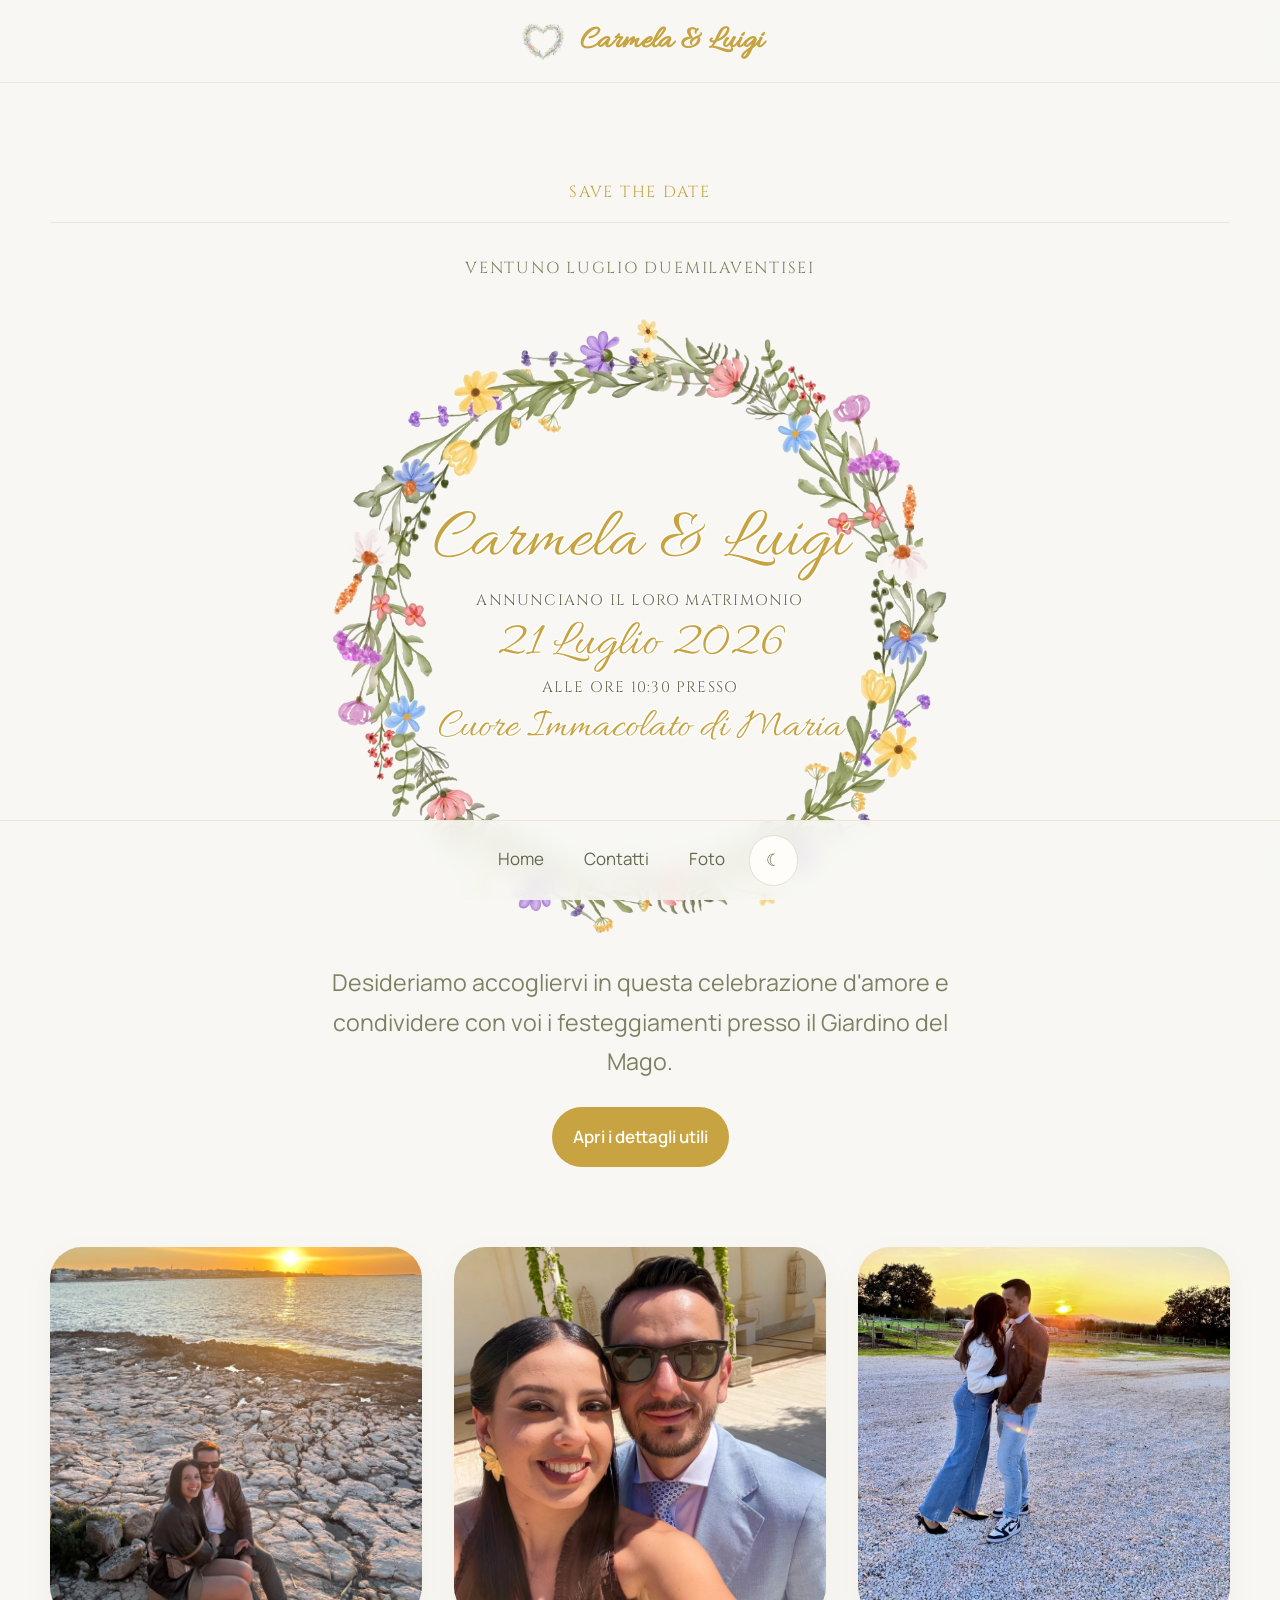
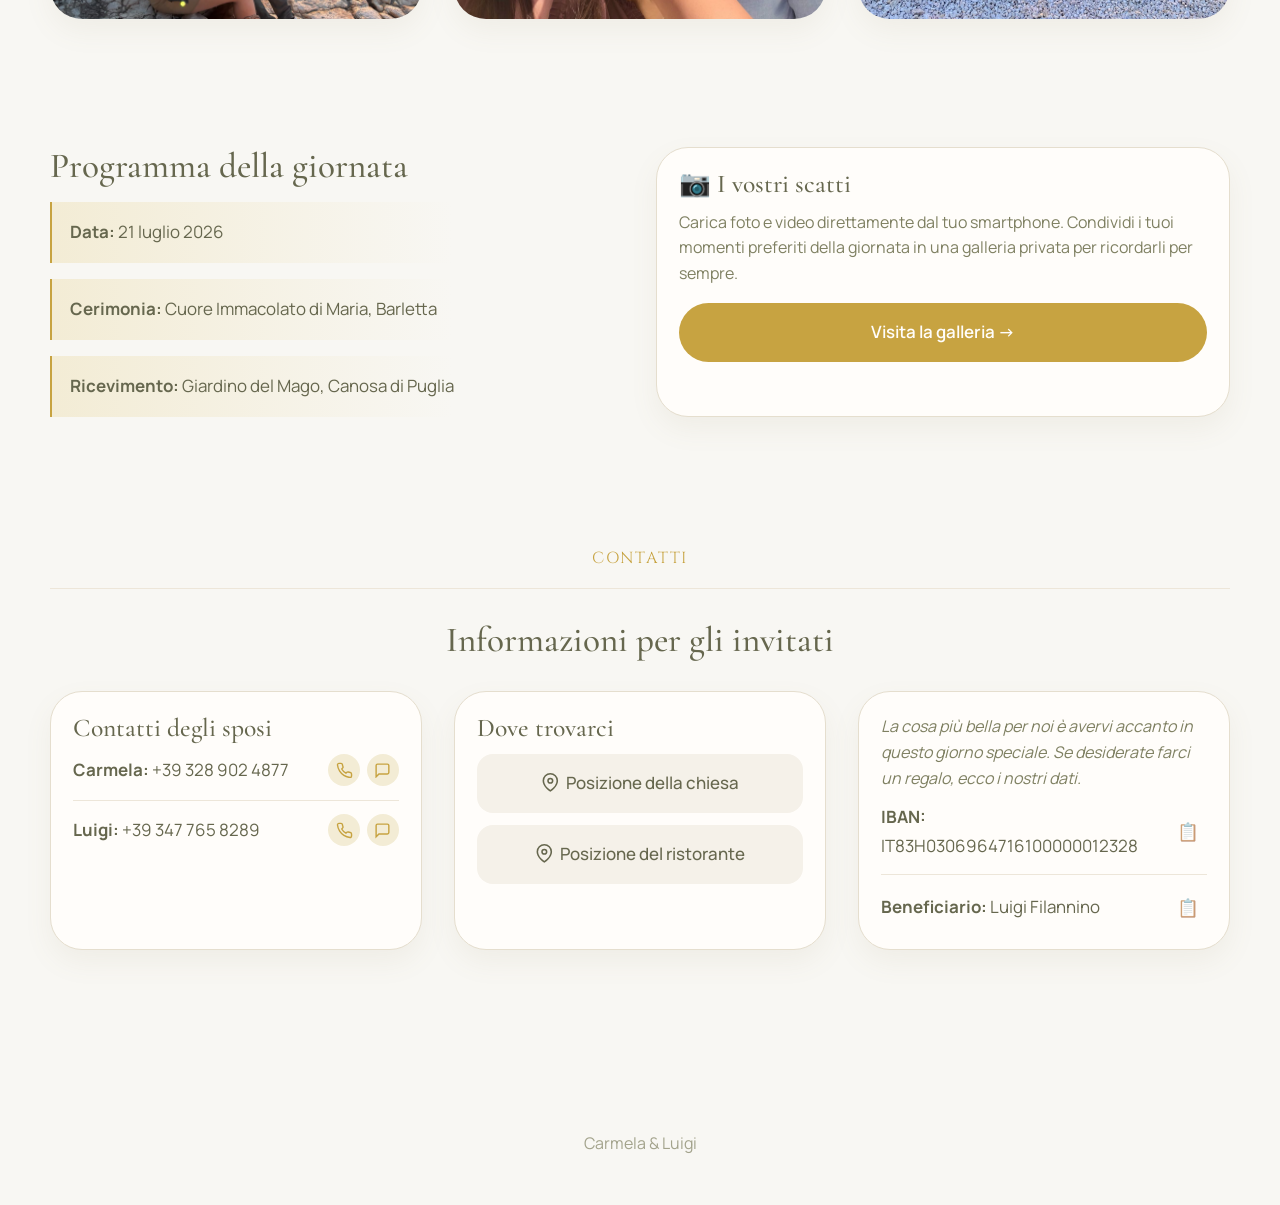
==== commit a62526c3: "fix: update IBAN for gift contributions" ====
--- a/index.html
+++ b/index.html
@@ -132,7 +132,7 @@
           <div class="panel">
             <p style="font-size:var(--text-sm);color:var(--color-text-muted);margin-bottom:.75rem;line-height:1.6"><em>La cosa più bella per noi è avervi accanto in questo giorno speciale. Se desiderate farci un regalo, ecco i nostri dati.</em></p>
             <ul class="list-clean">
-              <li style="display:flex;justify-content:space-between;align-items:center"><span><strong>IBAN:</strong> IT00X0000000000000000000000</span><button class="copy-btn" onclick="copyToClipboard('IT00X0000000000000000000000','IBAN',this)" title="Copia IBAN" aria-label="Copia IBAN">📋</button></li>
+              <li style="display:flex;justify-content:space-between;align-items:center"><span><strong>IBAN:</strong> IT83H0306964716100000012328</span><button class="copy-btn" onclick="copyToClipboard('IT00X0000000000000000000000','IBAN',this)" title="Copia IBAN" aria-label="Copia IBAN">📋</button></li>
               <li style="display:flex;justify-content:space-between;align-items:center"><span><strong>Beneficiario:</strong> Luigi Filannino</span><button class="copy-btn" onclick="copyToClipboard('Luigi Filannino','Beneficiario',this)" title="Copia nome" aria-label="Copia beneficiario">📋</button></li>
             </ul>
           </div>
